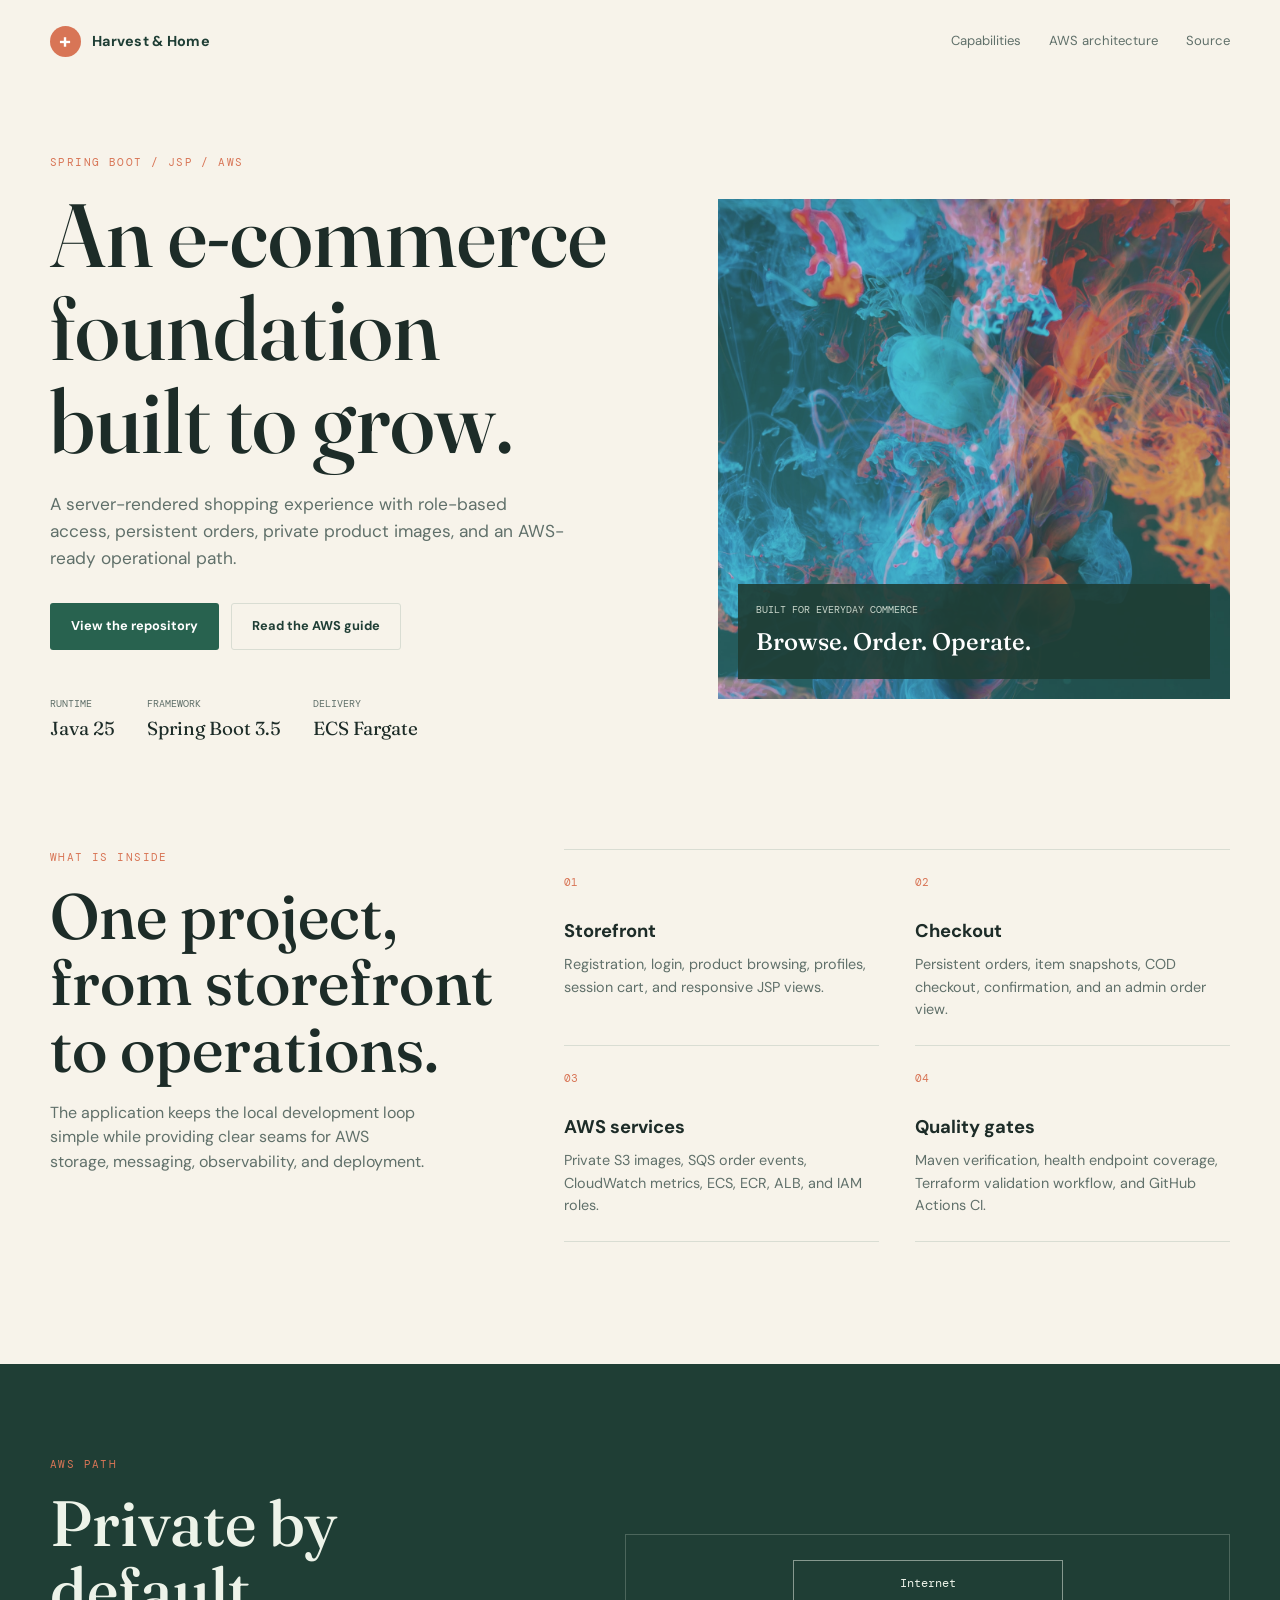
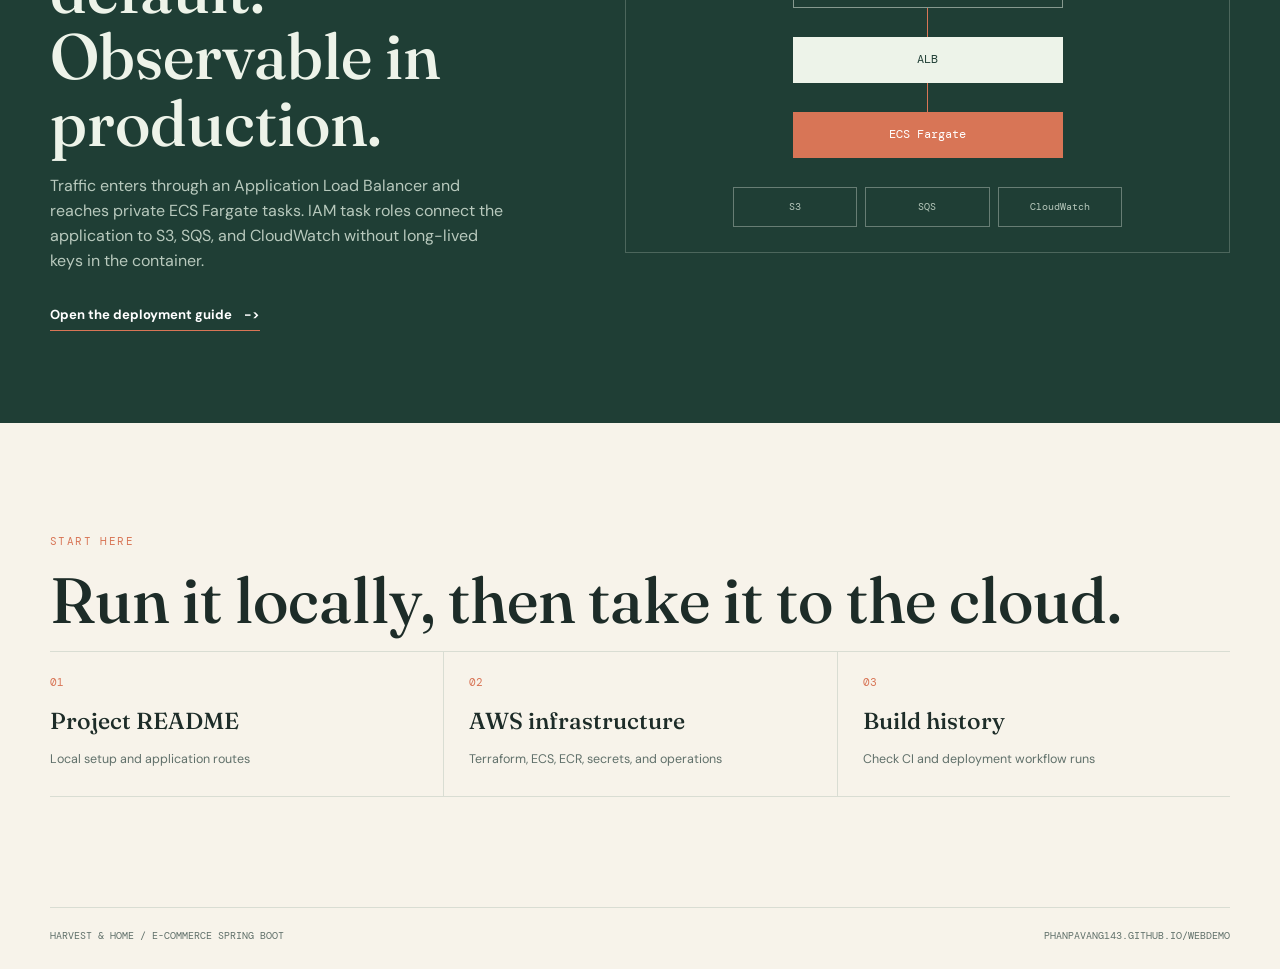
==== docs/index.html @ a7cc3d4c "Add WebDemo GitHub Pages site Add a responsive project showcase, AWS deployment guide page, real pro" ====
<!doctype html>
<html lang="en">
<head>
  <meta charset="utf-8">
  <meta name="viewport" content="width=device-width, initial-scale=1">
  <meta name="description" content="Harvest & Home is a Spring Boot e-commerce application with JSP, Hibernate, AWS integrations, and persistent checkout.">
  <title>Harvest &amp; Home | E-commerce Spring Boot</title>
  <link rel="stylesheet" href="./styles.css">
</head>
<body>
  <header class="site-header">
    <a class="brand" href="#top" aria-label="Harvest and Home home">
      <span class="brand-mark">+</span>
      <span>Harvest &amp; Home</span>
    </a>
    <nav class="nav" aria-label="Primary navigation">
      <a href="#capabilities">Capabilities</a>
      <a href="#architecture">AWS architecture</a>
      <a href="https://github.com/phanpavang143/WebDemo" target="_blank" rel="noreferrer">Source</a>
    </nav>
  </header>

  <main id="top">
    <section class="hero section-wrap">
      <div class="hero-copy">
        <p class="eyebrow">Spring Boot / JSP / AWS</p>
        <h1>An e-commerce foundation built to grow.</h1>
        <p class="lede">A server-rendered shopping experience with role-based access, persistent orders, private product images, and an AWS-ready operational path.</p>
        <div class="actions">
          <a class="button button-primary" href="https://github.com/phanpavang143/WebDemo" target="_blank" rel="noreferrer">View the repository</a>
          <a class="button button-quiet" href="./aws-guide.html">Read the AWS guide</a>
        </div>
        <dl class="quick-facts" aria-label="Project facts">
          <div><dt>Runtime</dt><dd>Java 25</dd></div>
          <div><dt>Framework</dt><dd>Spring Boot 3.5</dd></div>
          <div><dt>Delivery</dt><dd>ECS Fargate</dd></div>
        </dl>
      </div>
      <div class="hero-media">
        <img src="./assets/product.jpg" alt="A product from the Harvest and Home catalog">
        <div class="media-caption"><span>Built for everyday commerce</span><strong>Browse. Order. Operate.</strong></div>
      </div>
    </section>

    <section id="capabilities" class="section-wrap content-section">
      <div class="section-intro">
        <p class="eyebrow">What is inside</p>
        <h2>One project, from storefront to operations.</h2>
        <p>The application keeps the local development loop simple while providing clear seams for AWS storage, messaging, observability, and deployment.</p>
      </div>
      <div class="feature-grid">
        <article class="feature"><span class="feature-number">01</span><h3>Storefront</h3><p>Registration, login, product browsing, profiles, session cart, and responsive JSP views.</p></article>
        <article class="feature"><span class="feature-number">02</span><h3>Checkout</h3><p>Persistent orders, item snapshots, COD checkout, confirmation, and an admin order view.</p></article>
        <article class="feature"><span class="feature-number">03</span><h3>AWS services</h3><p>Private S3 images, SQS order events, CloudWatch metrics, ECS, ECR, ALB, and IAM roles.</p></article>
        <article class="feature"><span class="feature-number">04</span><h3>Quality gates</h3><p>Maven verification, health endpoint coverage, Terraform validation workflow, and GitHub Actions CI.</p></article>
      </div>
    </section>

    <section id="architecture" class="architecture-band">
      <div class="section-wrap architecture-layout">
        <div>
          <p class="eyebrow">AWS path</p>
          <h2>Private by default. Observable in production.</h2>
          <p>Traffic enters through an Application Load Balancer and reaches private ECS Fargate tasks. IAM task roles connect the application to S3, SQS, and CloudWatch without long-lived keys in the container.</p>
          <a class="text-link" href="./aws-guide.html">Open the deployment guide <span aria-hidden="true">-&gt;</span></a>
        </div>
        <div class="architecture-map" aria-label="AWS architecture flow">
          <div class="architecture-node external">Internet</div>
          <div class="architecture-line"></div>
          <div class="architecture-node">ALB</div>
          <div class="architecture-line"></div>
          <div class="architecture-node highlight">ECS Fargate</div>
          <div class="architecture-branches"><span>S3</span><span>SQS</span><span>CloudWatch</span></div>
        </div>
      </div>
    </section>

    <section class="section-wrap closing-section">
      <p class="eyebrow">Start here</p>
      <h2>Run it locally, then take it to the cloud.</h2>
      <div class="closing-links">
        <a href="https://github.com/phanpavang143/WebDemo/blob/master/README.md" target="_blank" rel="noreferrer"><span>01</span><strong>Project README</strong><small>Local setup and application routes</small></a>
        <a href="https://github.com/phanpavang143/WebDemo/blob/master/infrastructure/README.md" target="_blank" rel="noreferrer"><span>02</span><strong>AWS infrastructure</strong><small>Terraform, ECS, ECR, secrets, and operations</small></a>
        <a href="https://github.com/phanpavang143/WebDemo/actions" target="_blank" rel="noreferrer"><span>03</span><strong>Build history</strong><small>Check CI and deployment workflow runs</small></a>
      </div>
    </section>
  </main>

  <footer class="site-footer section-wrap"><span>Harvest &amp; Home / E-commerce Spring Boot</span><span>phanpavang143.github.io/WebDemo</span></footer>
</body>
</html>
---- docs/styles.css ----
@import url('https://fonts.googleapis.com/css2?family=DM+Mono:wght@400;500&family=DM+Sans:wght@400;500;600;700&family=Fraunces:opsz,wght@9..144,500;9..144,600&display=swap');

:root {
  --ink: #1d2c28;
  --muted: #60706a;
  --paper: #f7f3ea;
  --surface: #fffdf8;
  --leaf: #28624f;
  --leaf-dark: #1f3e35;
  --coral: #d87556;
  --line: #d9ddd3;
  --max: 1180px;
}

* { box-sizing: border-box; }
html { scroll-behavior: smooth; }
body { margin: 0; color: var(--ink); background: var(--paper); font-family: 'DM Sans', sans-serif; line-height: 1.55; }
a { color: inherit; }
.section-wrap { width: min(var(--max), calc(100% - 56px)); margin: 0 auto; }
.site-header { width: min(var(--max), calc(100% - 56px)); margin: 0 auto; min-height: 82px; display: flex; align-items: center; justify-content: space-between; gap: 24px; }
.brand { display: inline-flex; align-items: center; gap: 11px; color: var(--leaf-dark); text-decoration: none; font-size: .9rem; font-weight: 700; letter-spacing: .02em; }
.brand-mark { display: grid; place-items: center; width: 31px; height: 31px; border-radius: 50%; color: #fff; background: var(--coral); font-size: 1.3rem; line-height: 1; }
.nav { display: flex; align-items: center; gap: 28px; color: var(--muted); font-size: .82rem; }
.nav a, .text-link { text-decoration: none; }
.nav a:hover, .text-link:hover { color: var(--coral); }
.hero { display: grid; grid-template-columns: minmax(0, 1.05fr) minmax(330px, .95fr); gap: clamp(48px, 8vw, 112px); align-items: center; padding: 72px 0 106px; }
.eyebrow { margin: 0 0 17px; color: var(--coral); font-family: 'DM Mono', monospace; font-size: .68rem; letter-spacing: .13em; text-transform: uppercase; }
h1, h2, h3, p { margin-top: 0; }
h1, h2 { font-family: 'Fraunces', Georgia, serif; font-weight: 500; letter-spacing: 0; line-height: 1.04; }
h1 { max-width: 650px; margin-bottom: 24px; font-size: clamp(3.4rem, 7vw, 6.7rem); }
h2 { margin-bottom: 18px; font-size: clamp(2.4rem, 5vw, 4.3rem); }
h3 { margin-bottom: 8px; font-size: 1.15rem; }
.lede { max-width: 520px; margin-bottom: 31px; color: var(--muted); font-size: 1.08rem; }
.actions { display: flex; flex-wrap: wrap; gap: 12px; }
.button { display: inline-flex; align-items: center; justify-content: center; min-height: 47px; padding: 0 20px; border: 1px solid transparent; border-radius: 3px; font-size: .8rem; font-weight: 700; text-decoration: none; transition: transform .2s ease, background-color .2s ease; }
.button:hover { transform: translateY(-2px); }
.button-primary { color: #fff; background: var(--leaf); }
.button-primary:hover { background: var(--leaf-dark); }
.button-quiet { color: var(--leaf-dark); border-color: var(--line); background: transparent; }
.quick-facts { display: flex; gap: 32px; margin: 46px 0 0; }
.quick-facts div { display: grid; gap: 3px; }
.quick-facts dt { color: var(--muted); font-family: 'DM Mono', monospace; font-size: .61rem; text-transform: uppercase; }
.quick-facts dd { margin: 0; font-family: 'Fraunces', Georgia, serif; font-size: 1.18rem; }
.hero-media { position: relative; min-height: 500px; overflow: hidden; background: var(--leaf-dark); }
.hero-media img { display: block; width: 100%; height: 100%; min-height: 500px; object-fit: cover; opacity: .86; mix-blend-mode: screen; filter: saturate(.68) contrast(1.06); }
.media-caption { position: absolute; right: 20px; bottom: 20px; left: 20px; display: grid; gap: 5px; padding: 18px; color: #fff; background: rgba(31, 62, 53, .9); }
.media-caption span { color: #c9d6cb; font-family: 'DM Mono', monospace; font-size: .64rem; text-transform: uppercase; }
.media-caption strong { font-family: 'Fraunces', Georgia, serif; font-size: 1.5rem; font-weight: 500; }
.content-section { display: grid; grid-template-columns: .8fr 1.2fr; gap: 70px; padding: 0 0 122px; }
.section-intro p:last-child { max-width: 380px; color: var(--muted); }
.feature-grid { display: grid; grid-template-columns: repeat(2, minmax(0, 1fr)); gap: 0 36px; border-top: 1px solid var(--line); }
.feature { min-height: 180px; padding: 24px 0 25px; border-bottom: 1px solid var(--line); }
.feature p { margin-bottom: 0; color: var(--muted); font-size: .9rem; }
.feature-number { display: block; margin-bottom: 26px; color: var(--coral); font-family: 'DM Mono', monospace; font-size: .67rem; }
.architecture-band { color: #edf3e9; background: var(--leaf-dark); }
.architecture-layout { display: grid; grid-template-columns: .9fr 1.1fr; gap: 80px; align-items: center; padding-top: 92px; padding-bottom: 92px; }
.architecture-layout p:not(.eyebrow) { max-width: 460px; color: #b8c9bd; }
.text-link { display: inline-flex; gap: 12px; margin-top: 15px; padding-bottom: 5px; border-bottom: 1px solid var(--coral); color: #fff; font-size: .82rem; font-weight: 700; }
.architecture-map { display: grid; justify-items: center; padding: 25px; border: 1px solid rgba(237, 243, 233, .22); }
.architecture-node { width: min(100%, 270px); padding: 14px; color: var(--leaf-dark); background: #edf3e9; text-align: center; font-family: 'DM Mono', monospace; font-size: .72rem; }
.architecture-node.external { color: #edf3e9; background: transparent; border: 1px solid rgba(237, 243, 233, .5); }
.architecture-node.highlight { color: #fff; background: var(--coral); }
.architecture-line { width: 1px; height: 29px; background: var(--coral); }
.architecture-branches { display: grid; grid-template-columns: repeat(3, 1fr); width: min(100%, 390px); gap: 8px; margin-top: 29px; }
.architecture-branches span { padding: 11px 5px; border: 1px solid rgba(237, 243, 233, .35); color: #b8c9bd; text-align: center; font-family: 'DM Mono', monospace; font-size: .64rem; }
.closing-section { padding-top: 110px; padding-bottom: 110px; }
.closing-links { display: grid; grid-template-columns: repeat(3, 1fr); border-top: 1px solid var(--line); }
.closing-links a { display: grid; gap: 5px; min-height: 145px; padding: 23px 25px 20px 0; border-bottom: 1px solid var(--line); text-decoration: none; }
.closing-links a + a { padding-left: 25px; border-left: 1px solid var(--line); }
.closing-links a:hover strong { color: var(--coral); }
.closing-links span { color: var(--coral); font-family: 'DM Mono', monospace; font-size: .66rem; }
.closing-links strong { font-family: 'Fraunces', Georgia, serif; font-size: 1.45rem; font-weight: 500; }
.closing-links small { color: var(--muted); font-size: .78rem; }
.site-footer { display: flex; justify-content: space-between; gap: 20px; padding-top: 20px; padding-bottom: 25px; border-top: 1px solid var(--line); color: var(--muted); font-family: 'DM Mono', monospace; font-size: .62rem; text-transform: uppercase; }
.guide-page { padding: 72px 0 104px; }
.guide-page > .lede { max-width: 680px; }
.guide-grid { display: grid; grid-template-columns: repeat(2, minmax(0, 1fr)); gap: 1px; margin-top: 55px; border: 1px solid var(--line); background: var(--line); }
.guide-step { min-height: 245px; padding: 25px; background: var(--surface); }
.guide-step > span { display: block; margin-bottom: 35px; color: var(--coral); font-family: 'DM Mono', monospace; font-size: .67rem; }
.guide-step h2 { margin-bottom: 10px; font-size: 2rem; }
.guide-step p { color: var(--muted); font-size: .9rem; }
pre { overflow-x: auto; padding: 15px; color: #dce9dd; background: var(--leaf-dark); font-family: 'DM Mono', monospace; font-size: .72rem; line-height: 1.7; }
code { padding: 2px 5px; color: var(--leaf-dark); background: #e6eadf; font-family: 'DM Mono', monospace; font-size: .8em; }
.guide-note { margin: 40px 0 23px; padding: 19px 21px; border-left: 3px solid var(--coral); color: var(--muted); background: #eeeade; font-size: .88rem; }
@media (max-width: 800px) {
  .section-wrap, .site-header { width: min(var(--max), calc(100% - 36px)); }
  .site-header { min-height: 72px; }
  .nav { gap: 14px; }
  .nav a:first-child { display: none; }
  .hero { grid-template-columns: 1fr; padding-top: 53px; padding-bottom: 77px; }
  .hero-media { min-height: 360px; }
  .hero-media img { min-height: 360px; }
  .content-section, .architecture-layout { grid-template-columns: 1fr; gap: 45px; }
  .content-section { padding-bottom: 77px; }
  .architecture-layout { padding-top: 70px; padding-bottom: 70px; }
  .closing-section { padding-top: 75px; padding-bottom: 75px; }
  .guide-page { padding-top: 53px; }
  .guide-grid { grid-template-columns: 1fr; }
  .closing-links { grid-template-columns: 1fr; }
  .closing-links a, .closing-links a + a { padding-left: 0; border-left: 0; }
  .site-footer { flex-direction: column; }
}
@media (max-width: 480px) {
  h1 { font-size: 3.35rem; }
  .quick-facts { gap: 17px; }
  .quick-facts dd { font-size: 1rem; }
  .feature-grid { grid-template-columns: 1fr; }
  .architecture-branches { grid-template-columns: 1fr; }
}
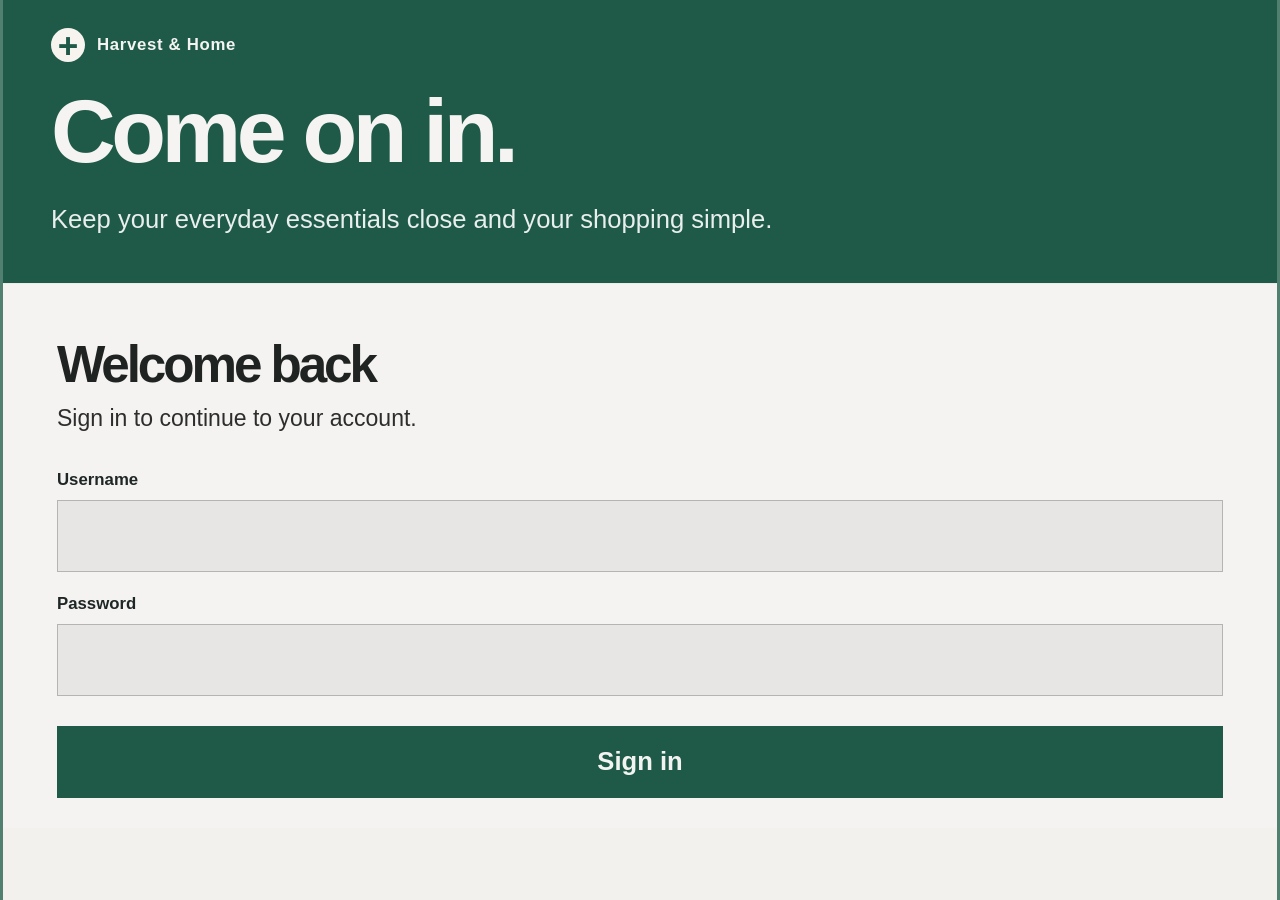
==== commit 889a4635: "Deploy login homepage to GitHub Pages" ====
--- a/docs/index.html
+++ b/docs/index.html
@@ -1,91 +1,54 @@
 <!doctype html>
 <html lang="en">
-<head>
-  <meta charset="utf-8">
-  <meta name="viewport" content="width=device-width, initial-scale=1">
-  <meta name="description" content="Harvest & Home is a Spring Boot e-commerce application with JSP, Hibernate, AWS integrations, and persistent checkout.">
-  <title>Harvest &amp; Home | E-commerce Spring Boot</title>
-  <link rel="stylesheet" href="./styles.css">
-</head>
-<body>
-  <header class="site-header">
-    <a class="brand" href="#top" aria-label="Harvest and Home home">
-      <span class="brand-mark">+</span>
-      <span>Harvest &amp; Home</span>
-    </a>
-    <nav class="nav" aria-label="Primary navigation">
-      <a href="#capabilities">Capabilities</a>
-      <a href="#architecture">AWS architecture</a>
-      <a href="https://github.com/phanpavang143/WebDemo" target="_blank" rel="noreferrer">Source</a>
-    </nav>
-  </header>
+  <head>
+    <meta charset="utf-8" />
+    <meta name="viewport" content="width=device-width, initial-scale=1" />
+    <meta
+      name="description"
+      content="Harvest & Home login page for the demo storefront."
+    />
+    <title>Sign in | Harvest &amp; Home</title>
+    <link rel="stylesheet" href="./styles.css" />
+  </head>
+  <body class="login-page">
+    <div class="page-shell">
+      <header class="login-hero">
+        <div class="logo-wrap" aria-label="Harvest and Home brand">
+          <span class="logo-mark">+</span>
+          <span class="logo-text">Harvest &amp; Home</span>
+        </div>
 
-  <main id="top">
-    <section class="hero section-wrap">
-      <div class="hero-copy">
-        <p class="eyebrow">Spring Boot / JSP / AWS</p>
-        <h1>An e-commerce foundation built to grow.</h1>
-        <p class="lede">A server-rendered shopping experience with role-based access, persistent orders, private product images, and an AWS-ready operational path.</p>
-        <div class="actions">
-          <a class="button button-primary" href="https://github.com/phanpavang143/WebDemo" target="_blank" rel="noreferrer">View the repository</a>
-          <a class="button button-quiet" href="./aws-guide.html">Read the AWS guide</a>
-        </div>
-        <dl class="quick-facts" aria-label="Project facts">
-          <div><dt>Runtime</dt><dd>Java 25</dd></div>
-          <div><dt>Framework</dt><dd>Spring Boot 3.5</dd></div>
-          <div><dt>Delivery</dt><dd>ECS Fargate</dd></div>
-        </dl>
-      </div>
-      <div class="hero-media">
-        <img src="./assets/product.jpg" alt="A product from the Harvest and Home catalog">
-        <div class="media-caption"><span>Built for everyday commerce</span><strong>Browse. Order. Operate.</strong></div>
-      </div>
-    </section>
+        <h1>Come on in.</h1>
+        <p class="intro-copy">Keep your everyday essentials close and your shopping simple.</p>
+      </header>
 
-    <section id="capabilities" class="section-wrap content-section">
-      <div class="section-intro">
-        <p class="eyebrow">What is inside</p>
-        <h2>One project, from storefront to operations.</h2>
-        <p>The application keeps the local development loop simple while providing clear seams for AWS storage, messaging, observability, and deployment.</p>
-      </div>
-      <div class="feature-grid">
-        <article class="feature"><span class="feature-number">01</span><h3>Storefront</h3><p>Registration, login, product browsing, profiles, session cart, and responsive JSP views.</p></article>
-        <article class="feature"><span class="feature-number">02</span><h3>Checkout</h3><p>Persistent orders, item snapshots, COD checkout, confirmation, and an admin order view.</p></article>
-        <article class="feature"><span class="feature-number">03</span><h3>AWS services</h3><p>Private S3 images, SQS order events, CloudWatch metrics, ECS, ECR, ALB, and IAM roles.</p></article>
-        <article class="feature"><span class="feature-number">04</span><h3>Quality gates</h3><p>Maven verification, health endpoint coverage, Terraform validation workflow, and GitHub Actions CI.</p></article>
-      </div>
-    </section>
+      <main class="login-panel" aria-label="Sign in form">
+        <h2>Welcome back</h2>
+        <p class="subtitle">Sign in to continue to your account.</p>
 
-    <section id="architecture" class="architecture-band">
-      <div class="section-wrap architecture-layout">
-        <div>
-          <p class="eyebrow">AWS path</p>
-          <h2>Private by default. Observable in production.</h2>
-          <p>Traffic enters through an Application Load Balancer and reaches private ECS Fargate tasks. IAM task roles connect the application to S3, SQS, and CloudWatch without long-lived keys in the container.</p>
-          <a class="text-link" href="./aws-guide.html">Open the deployment guide <span aria-hidden="true">-&gt;</span></a>
-        </div>
-        <div class="architecture-map" aria-label="AWS architecture flow">
-          <div class="architecture-node external">Internet</div>
-          <div class="architecture-line"></div>
-          <div class="architecture-node">ALB</div>
-          <div class="architecture-line"></div>
-          <div class="architecture-node highlight">ECS Fargate</div>
-          <div class="architecture-branches"><span>S3</span><span>SQS</span><span>CloudWatch</span></div>
-        </div>
-      </div>
-    </section>
+        <form class="login-form" id="login-form">
+          <div class="field-group">
+            <label for="username">Username</label>
+            <input id="username" name="username" type="text" autocomplete="username" required />
+          </div>
 
-    <section class="section-wrap closing-section">
-      <p class="eyebrow">Start here</p>
-      <h2>Run it locally, then take it to the cloud.</h2>
-      <div class="closing-links">
-        <a href="https://github.com/phanpavang143/WebDemo/blob/master/README.md" target="_blank" rel="noreferrer"><span>01</span><strong>Project README</strong><small>Local setup and application routes</small></a>
-        <a href="https://github.com/phanpavang143/WebDemo/blob/master/infrastructure/README.md" target="_blank" rel="noreferrer"><span>02</span><strong>AWS infrastructure</strong><small>Terraform, ECS, ECR, secrets, and operations</small></a>
-        <a href="https://github.com/phanpavang143/WebDemo/actions" target="_blank" rel="noreferrer"><span>03</span><strong>Build history</strong><small>Check CI and deployment workflow runs</small></a>
-      </div>
-    </section>
-  </main>
+          <div class="field-group">
+            <label for="password">Password</label>
+            <input id="password" name="password" type="password" autocomplete="current-password" required />
+          </div>
 
-  <footer class="site-footer section-wrap"><span>Harvest &amp; Home / E-commerce Spring Boot</span><span>phanpavang143.github.io/WebDemo</span></footer>
-</body>
+          <button type="submit">Sign in</button>
+          <p class="form-status" id="form-status" role="status" hidden>
+            This GitHub Pages preview is static. Run the Spring Boot application for account authentication.
+          </p>
+        </form>
+      </main>
+    </div>
+    <script>
+      document.getElementById('login-form').addEventListener('submit', function (event) {
+        event.preventDefault();
+        document.getElementById('form-status').hidden = false;
+      });
+    </script>
+  </body>
 </html>
--- a/docs/styles.css
+++ b/docs/styles.css
@@ -1,109 +1,205 @@
-@import url('https://fonts.googleapis.com/css2?family=DM+Mono:wght@400;500&family=DM+Sans:wght@400;500;600;700&family=Fraunces:opsz,wght@9..144,500;9..144,600&display=swap');
-
 :root {
-  --ink: #1d2c28;
-  --muted: #60706a;
-  --paper: #f7f3ea;
-  --surface: #fffdf8;
-  --leaf: #28624f;
-  --leaf-dark: #1f3e35;
-  --coral: #d87556;
-  --line: #d9ddd3;
-  --max: 1180px;
-}
-
-* { box-sizing: border-box; }
-html { scroll-behavior: smooth; }
-body { margin: 0; color: var(--ink); background: var(--paper); font-family: 'DM Sans', sans-serif; line-height: 1.55; }
-a { color: inherit; }
-.section-wrap { width: min(var(--max), calc(100% - 56px)); margin: 0 auto; }
-.site-header { width: min(var(--max), calc(100% - 56px)); margin: 0 auto; min-height: 82px; display: flex; align-items: center; justify-content: space-between; gap: 24px; }
-.brand { display: inline-flex; align-items: center; gap: 11px; color: var(--leaf-dark); text-decoration: none; font-size: .9rem; font-weight: 700; letter-spacing: .02em; }
-.brand-mark { display: grid; place-items: center; width: 31px; height: 31px; border-radius: 50%; color: #fff; background: var(--coral); font-size: 1.3rem; line-height: 1; }
-.nav { display: flex; align-items: center; gap: 28px; color: var(--muted); font-size: .82rem; }
-.nav a, .text-link { text-decoration: none; }
-.nav a:hover, .text-link:hover { color: var(--coral); }
-.hero { display: grid; grid-template-columns: minmax(0, 1.05fr) minmax(330px, .95fr); gap: clamp(48px, 8vw, 112px); align-items: center; padding: 72px 0 106px; }
-.eyebrow { margin: 0 0 17px; color: var(--coral); font-family: 'DM Mono', monospace; font-size: .68rem; letter-spacing: .13em; text-transform: uppercase; }
-h1, h2, h3, p { margin-top: 0; }
-h1, h2 { font-family: 'Fraunces', Georgia, serif; font-weight: 500; letter-spacing: 0; line-height: 1.04; }
-h1 { max-width: 650px; margin-bottom: 24px; font-size: clamp(3.4rem, 7vw, 6.7rem); }
-h2 { margin-bottom: 18px; font-size: clamp(2.4rem, 5vw, 4.3rem); }
-h3 { margin-bottom: 8px; font-size: 1.15rem; }
-.lede { max-width: 520px; margin-bottom: 31px; color: var(--muted); font-size: 1.08rem; }
-.actions { display: flex; flex-wrap: wrap; gap: 12px; }
-.button { display: inline-flex; align-items: center; justify-content: center; min-height: 47px; padding: 0 20px; border: 1px solid transparent; border-radius: 3px; font-size: .8rem; font-weight: 700; text-decoration: none; transition: transform .2s ease, background-color .2s ease; }
-.button:hover { transform: translateY(-2px); }
-.button-primary { color: #fff; background: var(--leaf); }
-.button-primary:hover { background: var(--leaf-dark); }
-.button-quiet { color: var(--leaf-dark); border-color: var(--line); background: transparent; }
-.quick-facts { display: flex; gap: 32px; margin: 46px 0 0; }
-.quick-facts div { display: grid; gap: 3px; }
-.quick-facts dt { color: var(--muted); font-family: 'DM Mono', monospace; font-size: .61rem; text-transform: uppercase; }
-.quick-facts dd { margin: 0; font-family: 'Fraunces', Georgia, serif; font-size: 1.18rem; }
-.hero-media { position: relative; min-height: 500px; overflow: hidden; background: var(--leaf-dark); }
-.hero-media img { display: block; width: 100%; height: 100%; min-height: 500px; object-fit: cover; opacity: .86; mix-blend-mode: screen; filter: saturate(.68) contrast(1.06); }
-.media-caption { position: absolute; right: 20px; bottom: 20px; left: 20px; display: grid; gap: 5px; padding: 18px; color: #fff; background: rgba(31, 62, 53, .9); }
-.media-caption span { color: #c9d6cb; font-family: 'DM Mono', monospace; font-size: .64rem; text-transform: uppercase; }
-.media-caption strong { font-family: 'Fraunces', Georgia, serif; font-size: 1.5rem; font-weight: 500; }
-.content-section { display: grid; grid-template-columns: .8fr 1.2fr; gap: 70px; padding: 0 0 122px; }
-.section-intro p:last-child { max-width: 380px; color: var(--muted); }
-.feature-grid { display: grid; grid-template-columns: repeat(2, minmax(0, 1fr)); gap: 0 36px; border-top: 1px solid var(--line); }
-.feature { min-height: 180px; padding: 24px 0 25px; border-bottom: 1px solid var(--line); }
-.feature p { margin-bottom: 0; color: var(--muted); font-size: .9rem; }
-.feature-number { display: block; margin-bottom: 26px; color: var(--coral); font-family: 'DM Mono', monospace; font-size: .67rem; }
-.architecture-band { color: #edf3e9; background: var(--leaf-dark); }
-.architecture-layout { display: grid; grid-template-columns: .9fr 1.1fr; gap: 80px; align-items: center; padding-top: 92px; padding-bottom: 92px; }
-.architecture-layout p:not(.eyebrow) { max-width: 460px; color: #b8c9bd; }
-.text-link { display: inline-flex; gap: 12px; margin-top: 15px; padding-bottom: 5px; border-bottom: 1px solid var(--coral); color: #fff; font-size: .82rem; font-weight: 700; }
-.architecture-map { display: grid; justify-items: center; padding: 25px; border: 1px solid rgba(237, 243, 233, .22); }
-.architecture-node { width: min(100%, 270px); padding: 14px; color: var(--leaf-dark); background: #edf3e9; text-align: center; font-family: 'DM Mono', monospace; font-size: .72rem; }
-.architecture-node.external { color: #edf3e9; background: transparent; border: 1px solid rgba(237, 243, 233, .5); }
-.architecture-node.highlight { color: #fff; background: var(--coral); }
-.architecture-line { width: 1px; height: 29px; background: var(--coral); }
-.architecture-branches { display: grid; grid-template-columns: repeat(3, 1fr); width: min(100%, 390px); gap: 8px; margin-top: 29px; }
-.architecture-branches span { padding: 11px 5px; border: 1px solid rgba(237, 243, 233, .35); color: #b8c9bd; text-align: center; font-family: 'DM Mono', monospace; font-size: .64rem; }
-.closing-section { padding-top: 110px; padding-bottom: 110px; }
-.closing-links { display: grid; grid-template-columns: repeat(3, 1fr); border-top: 1px solid var(--line); }
-.closing-links a { display: grid; gap: 5px; min-height: 145px; padding: 23px 25px 20px 0; border-bottom: 1px solid var(--line); text-decoration: none; }
-.closing-links a + a { padding-left: 25px; border-left: 1px solid var(--line); }
-.closing-links a:hover strong { color: var(--coral); }
-.closing-links span { color: var(--coral); font-family: 'DM Mono', monospace; font-size: .66rem; }
-.closing-links strong { font-family: 'Fraunces', Georgia, serif; font-size: 1.45rem; font-weight: 500; }
-.closing-links small { color: var(--muted); font-size: .78rem; }
-.site-footer { display: flex; justify-content: space-between; gap: 20px; padding-top: 20px; padding-bottom: 25px; border-top: 1px solid var(--line); color: var(--muted); font-family: 'DM Mono', monospace; font-size: .62rem; text-transform: uppercase; }
-.guide-page { padding: 72px 0 104px; }
-.guide-page > .lede { max-width: 680px; }
-.guide-grid { display: grid; grid-template-columns: repeat(2, minmax(0, 1fr)); gap: 1px; margin-top: 55px; border: 1px solid var(--line); background: var(--line); }
-.guide-step { min-height: 245px; padding: 25px; background: var(--surface); }
-.guide-step > span { display: block; margin-bottom: 35px; color: var(--coral); font-family: 'DM Mono', monospace; font-size: .67rem; }
-.guide-step h2 { margin-bottom: 10px; font-size: 2rem; }
-.guide-step p { color: var(--muted); font-size: .9rem; }
-pre { overflow-x: auto; padding: 15px; color: #dce9dd; background: var(--leaf-dark); font-family: 'DM Mono', monospace; font-size: .72rem; line-height: 1.7; }
-code { padding: 2px 5px; color: var(--leaf-dark); background: #e6eadf; font-family: 'DM Mono', monospace; font-size: .8em; }
-.guide-note { margin: 40px 0 23px; padding: 19px 21px; border-left: 3px solid var(--coral); color: var(--muted); background: #eeeade; font-size: .88rem; }
-@media (max-width: 800px) {
-  .section-wrap, .site-header { width: min(var(--max), calc(100% - 36px)); }
-  .site-header { min-height: 72px; }
-  .nav { gap: 14px; }
-  .nav a:first-child { display: none; }
-  .hero { grid-template-columns: 1fr; padding-top: 53px; padding-bottom: 77px; }
-  .hero-media { min-height: 360px; }
-  .hero-media img { min-height: 360px; }
-  .content-section, .architecture-layout { grid-template-columns: 1fr; gap: 45px; }
-  .content-section { padding-bottom: 77px; }
-  .architecture-layout { padding-top: 70px; padding-bottom: 70px; }
-  .closing-section { padding-top: 75px; padding-bottom: 75px; }
-  .guide-page { padding-top: 53px; }
-  .guide-grid { grid-template-columns: 1fr; }
-  .closing-links { grid-template-columns: 1fr; }
-  .closing-links a, .closing-links a + a { padding-left: 0; border-left: 0; }
-  .site-footer { flex-direction: column; }
-}
-@media (max-width: 480px) {
-  h1 { font-size: 3.35rem; }
-  .quick-facts { gap: 17px; }
-  .quick-facts dd { font-size: 1rem; }
-  .feature-grid { grid-template-columns: 1fr; }
-  .architecture-branches { grid-template-columns: 1fr; }
-}
+  --green-dark: #0d4f3b;
+  --green-mid: #2f6b56;
+  --green-soft: #2b6c5a;
+  --cream: #f3f1ee;
+  --panel: #f4f3f1;
+  --input: #e7e6e4;
+  --text: #1f2322;
+  --muted: #5d6b66;
+  --line: #d6d4d2;
+}
+
+* {
+  box-sizing: border-box;
+}
+
+html,
+body {
+  margin: 0;
+  min-height: 100%;
+  font-family: Arial, Helvetica, sans-serif;
+  background: var(--cream);
+  color: var(--text);
+}
+
+body {
+  min-height: 100vh;
+  display: flex;
+  align-items: flex-start;
+  justify-content: center;
+}
+
+img,
+input,
+button {
+  font: inherit;
+}
+
+.page-shell {
+  width: min(100%, 1280px);
+  min-height: 100vh;
+  background: var(--cream);
+  border-left: 3px solid rgba(13, 79, 59, 0.7);
+  border-right: 3px solid rgba(13, 79, 59, 0.7);
+}
+
+.login-hero {
+  background: #1f5a49;
+  padding: 28px 48px 48px;
+  color: #f5f4f2;
+}
+
+.logo-wrap {
+  display: inline-flex;
+  align-items: center;
+  gap: 12px;
+  text-decoration: none;
+  color: inherit;
+  margin-bottom: 26px;
+}
+
+.logo-mark {
+  display: inline-grid;
+  place-items: center;
+  width: 34px;
+  height: 34px;
+  border-radius: 50%;
+  font-size: 2.2rem;
+  line-height: 1;
+  font-weight: 700;
+  color: #1f5a49;
+  background: #f7f4ef;
+}
+
+.logo-text {
+  font-size: 1.05rem;
+  font-weight: 700;
+  letter-spacing: 0.04em;
+}
+
+.login-hero h1 {
+  margin: 0;
+  font-size: clamp(4.2rem, 7vw, 8.6rem);
+  line-height: 0.96;
+  letter-spacing: -0.05em;
+  font-weight: 700;
+}
+
+.intro-copy {
+  margin: 30px 0 0;
+  max-width: 760px;
+  font-size: clamp(1.2rem, 2vw, 2rem);
+  line-height: 1.2;
+  color: rgba(255, 255, 255, 0.9);
+}
+
+.login-panel {
+  padding: 54px 54px 30px;
+  background: var(--panel);
+  border-top: 1px solid rgba(0, 0, 0, 0.03);
+}
+
+.login-panel h2 {
+  margin: 0;
+  font-size: clamp(2.7rem, 4vw, 5.1rem);
+  line-height: 1.04;
+  letter-spacing: -0.06em;
+  font-weight: 700;
+}
+
+.subtitle {
+  margin: 14px 0 38px;
+  font-size: clamp(1.2rem, 1.8vw, 2rem);
+  color: #2d2d2d;
+  font-weight: 400;
+}
+
+.login-form {
+  display: grid;
+  gap: 22px;
+}
+
+.field-group {
+  display: grid;
+  gap: 10px;
+}
+
+.field-group label {
+  font-size: 1.05rem;
+  font-weight: 700;
+  color: #1e2725;
+}
+
+.field-group input {
+  width: 100%;
+  min-height: 72px;
+  border: 1px solid rgba(37, 40, 39, 0.26);
+  background: var(--input);
+  outline: none;
+  padding: 18px 16px;
+  font-size: 1.22rem;
+  color: var(--text);
+}
+
+.field-group input:focus {
+  border-color: rgba(31, 90, 73, 0.9);
+  box-shadow: 0 0 0 2px rgba(31, 90, 73, 0.15);
+}
+
+.login-form button {
+  margin-top: 8px;
+  width: 100%;
+  min-height: 72px;
+  border: none;
+  background: #1f5a49;
+  color: #f3f4f2;
+  font-size: clamp(1.5rem, 2vw, 2.3rem);
+  font-weight: 700;
+  cursor: pointer;
+  transition: opacity 0.2s ease;
+}
+
+.login-form button:hover {
+  opacity: 0.96;
+}
+
+.form-status {
+  margin: 0;
+  padding: 14px 16px;
+  border-left: 4px solid var(--green-mid);
+  background: #e5eee9;
+  color: var(--text);
+  line-height: 1.45;
+}
+
+@media (max-width: 720px) {
+  .page-shell {
+    border-left: none;
+    border-right: none;
+  }
+
+  .login-hero,
+  .login-panel {
+    padding-left: 24px;
+    padding-right: 24px;
+  }
+
+  .login-hero {
+    padding-top: 18px;
+    padding-bottom: 28px;
+  }
+
+  .logo-wrap {
+    margin-bottom: 18px;
+  }
+
+  .login-panel {
+    padding-top: 34px;
+  }
+
+  .field-group input,
+  .login-form button {
+    min-height: 58px;
+  }
+}
